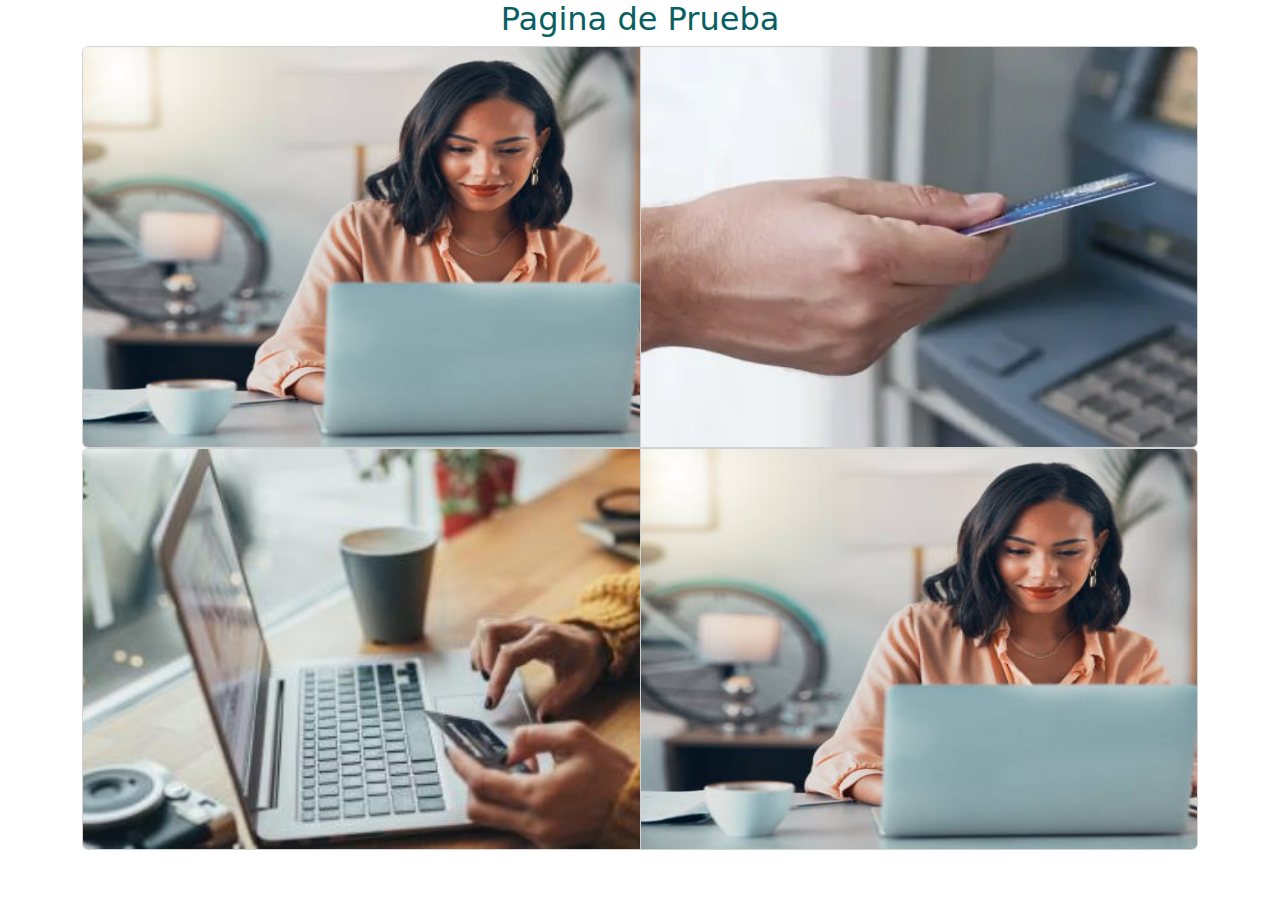
==== index.html @ 237b1c6a "retiro de estructura no utilizada en el body" ====
<!DOCTYPE html>
<html lang="en">
<head>
    <meta charset="UTF-8">
    <meta name="viewport" content="width=device-width, initial-scale=1.0">
    <title>Cards Hover Effect</title>

    <!--links-->
    <link rel="stylesheet" href="style.css">
    <link href="https://cdn.jsdelivr.net/npm/bootstrap@5.3.3/dist/css/bootstrap.min.css" rel="stylesheet" integrity="sha384-QWTKZyjpPEjISv5WaRU9OFeRpok6YctnYmDr5pNlyT2bRjXh0JMhjY6hW+ALEwIH" crossorigin="anonymous">
</head>
<body>

    <div>
        <h1 class="head-title">Pagina de Prueba</h1>
    </div>


    <div class="container">

        <!-- NOTAS: algunas funcionalidades de clases:
            la clase card-group permite agrupar tarjetas (cards)
            la clase card es un contenedor para informacion de diversos tipos, en ellas se pueden
                colocar imagenes,textos,botones, enlaces, etc.
        -->
        <div class="card-group">
            <!-- CARD 1 -->
            <div class="card">
                <img src="imagenes/imagen1.jpg" class="card-img-fluid" alt="img1" style="width: 780px; height: 400px " >
                <div class="card-body">
                    <h5 class="card-title text-white text-uppercase fw-bold"> Titulo1</h5>
                    <!-- <p class="card-subtitle">Subtitulo</p> -->
                    <p class="card-info fw-semibold fs-5 ">Informacion breve</p>
                </div>
            </div>
                 
            <!-- NOTAS: algunas notas relevantes de las funcionalidades de las clases de Bootstrap para los textos:
                text-white permite colocar el texto de color blanco
                text-uppercase para transformar el texto a solo mayusculas
                fw-bold permite poner el texto en formato bold (fw= font weight)
                fw-semibold para colocar los textos en semibold
                fs-5 para modificar el tamaño de la fuente (fs=font size)
        
            -->
            <!-- CARD 2 -->

            <div class="card">
                <img src="imagenes/imagen2.jpg" class="card-img-fluid" alt="img2" style="width: 780px; height: 400px " >
                <div class="card-body-2">
                    <h5 class="card-title text-info text-uppercase fw-bold""> Titulo2</h5>
                    <!-- <p class="card-subtitle">Subtitulo</p> -->
                    <p class="card-info">Informacion breve</p>
                </div>
            </div>

            <!-- NOTA: text-info es para colocar el texto en color turquesa -->

        </div>
    </div>

    <div class="container">
        <div class="class card-group">
            <!-- CARD 3 -->
            <div class="card">
                <img src="imagenes/imagen4.jpg" class="card-img-fluid" alt="img3" style="width: 780px; height: 400px; object-fit: cover; ">
                <div class="card-body-2">
                    <h5 class="card-title text-info text-uppercase fw-bold""> Titulo3</h5>
                    <!-- <p class="card-subtitle">Subtitulo</p> -->
                    <p class="card-info">Informacion breve</p>
                </div>
            </div>
                
            <!-- CARD 4 -->
                <div class="card">
                    <img src="imagenes/imagen1.jpg" class="card-img-fluid" alt="img4" style="width: 780px ; height: 400px ">
                    <div class="card-body">
                        <h5 class="card-title text-white text-uppercase fw-bold""> Titulo4</h5>
                        <!-- <p class="card-subtitle">Subtitulo</p> -->
                        <p class="card-info">Informacion breve</p>
                    </div>
                </div>
        </div>
    </div>
    
    <script src="https://cdn.jsdelivr.net/npm/bootstrap@5.3.3/dist/js/bootstrap.bundle.min.js" integrity="sha384-YvpcrYf0tY3lHB60NNkmXc5s9fDVZLESaAA55NDzOxhy9GkcIdslK1eN7N6jIeHz" crossorigin="anonymous"></script>
</body>
</html>
---- style.css ----
/*buena practica*/
*{
    margin: 0;
    padding: 0;
    box-sizing: 0; 
}

.head-title{
    text-align: center;
    font-size: 32px;
    color: #085f63;
}


/*estilo del body*/ 
body{
    width: 100%;
    height: 100%;
    background-color: #99def0;
}

.container{
    padding:0;
    margin: 0;
    /* background-color: #49beb7; */
    display: flex;
    position:-webkit-sticky;
}

/* estilo de tarjetas */
.card{
    margin: 0;
    /* width: 560px;
    height: 450px;
    border-radius: 5px; */
    overflow: hidden;
    position: relative;
    cursor: pointer;        
}
/* estilo de imagenes */
.card-img{
    /* width: 100%;
    height: 100%;
    object-fit: cover; */
}

/* body de cards celestes  */
.card-body{
    width: 100%;
    height: 100%;
    top: 0;
    right: -100%;
    position: absolute;
    background: #49beb6ab;
    backdrop-filter: blur(5px);
    display: flex;
    flex-direction: column;
    justify-content: center;
    transition: 0.1s;
}

/* body de cards blancas */
.card-body-2{
    width: 100%;
    height: 100%;
    top: 0;
    right: -105%;
    position: absolute;
    background: #ffffffbd;
    backdrop-filter: blur(5px);
    /* border-radius: 5px; */
    /* color: #ffffff; */
    /* padding: 3px; */
    display: flex;
    flex-direction: column;
    justify-content: center;
    transition: 0.1s;
}

/* efecto hover de las cards celestes */
.card:hover .card-body{
    right: 0;
}

/* efecto hover de las cards blancas */
.card:hover .card-body-2{
    right: 0;
}

/* titulo de las cards */
.card-title{
    text-align: center;
    /* text-transform: uppercase; */
    font-size: 28px;
    font-weight: 500;
}

/* subtitulo de las cards */
.card-subtitle{
    text-align: center;
    text-transform: uppercase;
    font-size: 20px;
    font-weight: 500;
}

/* texto de las cards */
.card-info{
    text-align: center;
    /* font-size: 18px; */
    line-height: 25px;
    margin: 40px 0;
    /* font-weight: 500; */
}
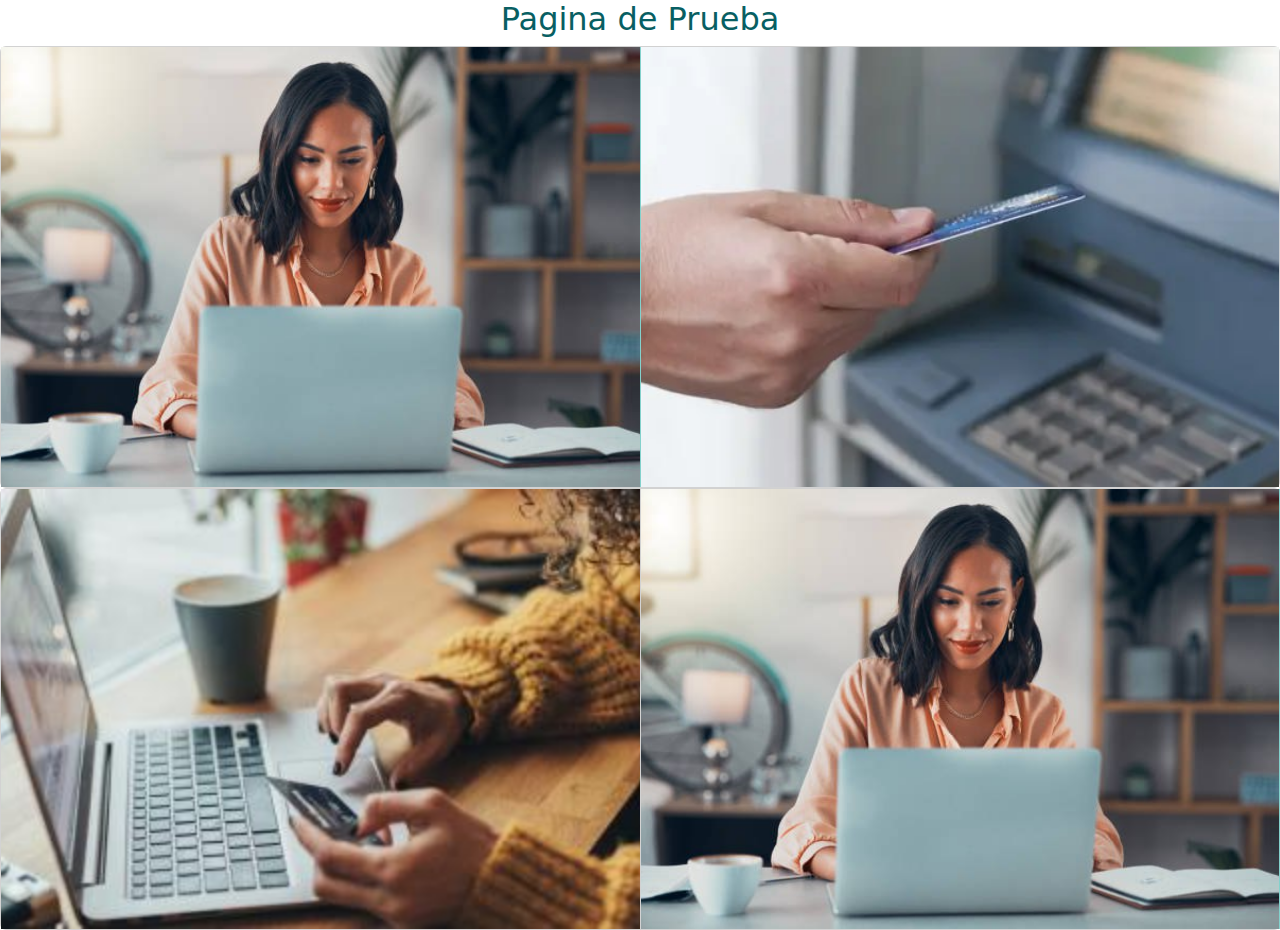
==== commit 5379d82c: "cambios de estructura" ====
--- a/index.html
+++ b/index.html
@@ -16,7 +16,7 @@
     </div>
 
 
-    <div class="container">
+    <div class="container-card">
 
         <!-- NOTAS: algunas funcionalidades de clases:
             la clase card-group permite agrupar tarjetas (cards)
@@ -26,16 +26,15 @@
         <div class="card-group">
             <!-- CARD 1 -->
             <div class="card">
-                <img src="imagenes/imagen1.jpg" class="card-img-fluid" alt="img1" style="width: 780px; height: 400px " >
+                <img src="imagenes/imagen1.jpg" class="card-img-fluid" alt="img1">
                 <div class="card-body">
-                    <h5 class="card-title text-white text-uppercase fw-bold"> Titulo1</h5>
+                    <h5 class="card-title text-uppercase fw-bold"> Titulo1</h5>
                     <!-- <p class="card-subtitle">Subtitulo</p> -->
                     <p class="card-info fw-semibold fs-5 ">Informacion breve</p>
                 </div>
             </div>
                  
             <!-- NOTAS: algunas notas relevantes de las funcionalidades de las clases de Bootstrap para los textos:
-                text-white permite colocar el texto de color blanco
                 text-uppercase para transformar el texto a solo mayusculas
                 fw-bold permite poner el texto en formato bold (fw= font weight)
                 fw-semibold para colocar los textos en semibold
@@ -45,36 +44,34 @@
             <!-- CARD 2 -->
 
             <div class="card">
-                <img src="imagenes/imagen2.jpg" class="card-img-fluid" alt="img2" style="width: 780px; height: 400px " >
+                <img src="imagenes/imagen2.jpg" class="card-img-fluid" alt="img2">
                 <div class="card-body-2">
-                    <h5 class="card-title text-info text-uppercase fw-bold""> Titulo2</h5>
+                    <h5 class="card-title text-uppercase fw-bold"> Titulo2</h5>
                     <!-- <p class="card-subtitle">Subtitulo</p> -->
-                    <p class="card-info">Informacion breve</p>
+                    <p class="card-info-2">Informacion breve</p>
                 </div>
             </div>
-
-            <!-- NOTA: text-info es para colocar el texto en color turquesa -->
 
         </div>
     </div>
 
-    <div class="container">
+    <div class="container-card">
         <div class="class card-group">
             <!-- CARD 3 -->
             <div class="card">
-                <img src="imagenes/imagen4.jpg" class="card-img-fluid" alt="img3" style="width: 780px; height: 400px; object-fit: cover; ">
+                <img src="imagenes/imagen4.jpg" class="card-img-fluid" alt="img3">
                 <div class="card-body-2">
-                    <h5 class="card-title text-info text-uppercase fw-bold""> Titulo3</h5>
+                    <h5 class="card-title  text-uppercase fw-bold"> Titulo3</h5>
                     <!-- <p class="card-subtitle">Subtitulo</p> -->
-                    <p class="card-info">Informacion breve</p>
+                    <p class="card-info-2">Informacion breve</p>
                 </div>
             </div>
                 
             <!-- CARD 4 -->
                 <div class="card">
-                    <img src="imagenes/imagen1.jpg" class="card-img-fluid" alt="img4" style="width: 780px ; height: 400px ">
+                    <img src="imagenes/imagen1.jpg" class="card-img-fluid" alt="img4">
                     <div class="card-body">
-                        <h5 class="card-title text-white text-uppercase fw-bold""> Titulo4</h5>
+                        <h5 class="card-title text-uppercase fw-bold"> Titulo4</h5>
                         <!-- <p class="card-subtitle">Subtitulo</p> -->
                         <p class="card-info">Informacion breve</p>
                     </div>
--- a/style.css
+++ b/style.css
@@ -2,7 +2,8 @@
 *{
     margin: 0;
     padding: 0;
-    box-sizing: 0; 
+    box-sizing:border-box;
+    outline: none; 
 }
 
 .head-title{
@@ -13,16 +14,15 @@
 
 
 /*estilo del body*/ 
-body{
+/* body{
     width: 100%;
     height: 100%;
     background-color: #99def0;
-}
+} */
 
-.container{
+.container-card{
     padding:0;
     margin: 0;
-    /* background-color: #49beb7; */
     display: flex;
     position:-webkit-sticky;
 }
@@ -30,7 +30,7 @@
 /* estilo de tarjetas */
 .card{
     margin: 0;
-    /* width: 560px;
+    width: 100%;
     height: 450px;
     border-radius: 5px; */
     overflow: hidden;
@@ -38,16 +38,16 @@
     cursor: pointer;        
 }
 /* estilo de imagenes */
-.card-img{
-    /* width: 100%;
-    height: 100%;
-    object-fit: cover; */
+.card-img-fluid{
+    width: 100%;
+    height: 440px;
+    object-fit: cover;
 }
 
 /* body de cards celestes  */
 .card-body{
     width: 100%;
-    height: 100%;
+    height: 440px;
     top: 0;
     right: -100%;
     position: absolute;
@@ -68,9 +68,7 @@
     position: absolute;
     background: #ffffffbd;
     backdrop-filter: blur(5px);
-    /* border-radius: 5px; */
-    /* color: #ffffff; */
-    /* padding: 3px; */
+    border-radius: 5px;
     display: flex;
     flex-direction: column;
     justify-content: center;
@@ -90,9 +88,10 @@
 /* titulo de las cards */
 .card-title{
     text-align: center;
-    /* text-transform: uppercase; */
+    text-transform: uppercase; 
     font-size: 28px;
     font-weight: 500;
+    color: #085f63;
 }
 
 /* subtitulo de las cards */
@@ -106,8 +105,19 @@
 /* texto de las cards */
 .card-info{
     text-align: center;
-    /* font-size: 18px; */
+    font-size: 18px;
     line-height: 25px;
     margin: 40px 0;
-    /* font-weight: 500; */
+    font-weight: 500;
+    color: #ffffff;
 }
+
+/* texto de las cards */
+.card-info-2{
+    text-align: center;
+    font-size: 18px;
+    line-height: 25px;
+    margin: 40px 0;
+    font-weight: 500;
+    color: #49beb7;
+}
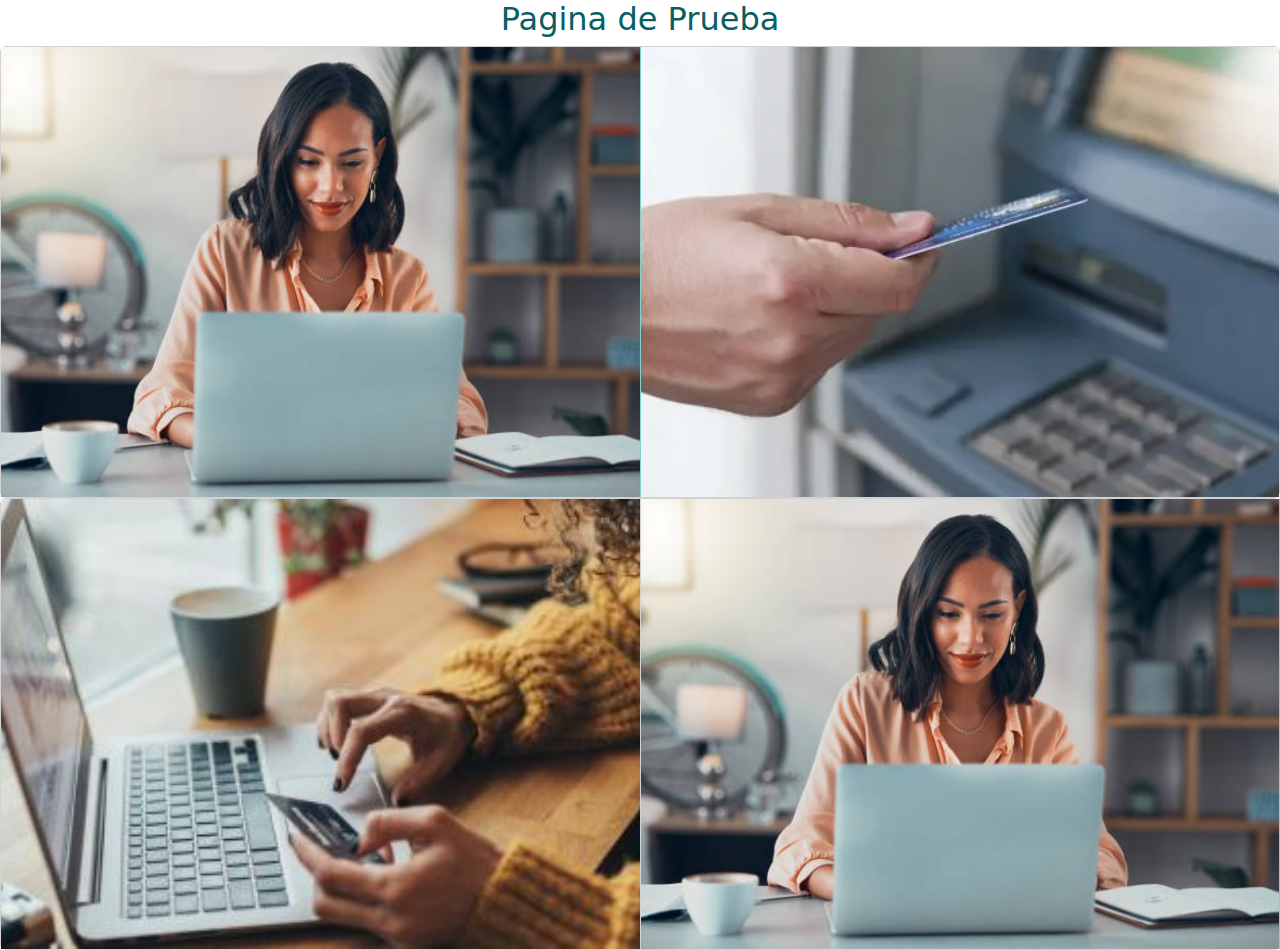
==== commit 765d0f46: "modificacion de colores de titulo" ====
--- a/index.html
+++ b/index.html
@@ -28,7 +28,7 @@
             <div class="card">
                 <img src="imagenes/imagen1.jpg" class="card-img-fluid" alt="img1">
                 <div class="card-body">
-                    <h5 class="card-title text-uppercase fw-bold"> Titulo1</h5>
+                    <h5 class="card-title fw-bold"> Titulo1</h5>
                     <!-- <p class="card-subtitle">Subtitulo</p> -->
                     <p class="card-info fw-semibold fs-5 ">Informacion breve</p>
                 </div>
@@ -46,7 +46,7 @@
             <div class="card">
                 <img src="imagenes/imagen2.jpg" class="card-img-fluid" alt="img2">
                 <div class="card-body-2">
-                    <h5 class="card-title text-uppercase fw-bold"> Titulo2</h5>
+                    <h5 class="card-title fw-bold"> Titulo2</h5>
                     <!-- <p class="card-subtitle">Subtitulo</p> -->
                     <p class="card-info-2">Informacion breve</p>
                 </div>
@@ -61,7 +61,7 @@
             <div class="card">
                 <img src="imagenes/imagen4.jpg" class="card-img-fluid" alt="img3">
                 <div class="card-body-2">
-                    <h5 class="card-title  text-uppercase fw-bold"> Titulo3</h5>
+                    <h5 class="card-title fw-bold"> Titulo3</h5>
                     <!-- <p class="card-subtitle">Subtitulo</p> -->
                     <p class="card-info-2">Informacion breve</p>
                 </div>
@@ -71,7 +71,7 @@
                 <div class="card">
                     <img src="imagenes/imagen1.jpg" class="card-img-fluid" alt="img4">
                     <div class="card-body">
-                        <h5 class="card-title text-uppercase fw-bold"> Titulo4</h5>
+                        <h5 class="card-title fw-bold"> Titulo4</h5>
                         <!-- <p class="card-subtitle">Subtitulo</p> -->
                         <p class="card-info">Informacion breve</p>
                     </div>
--- a/style.css
+++ b/style.css
@@ -40,14 +40,14 @@
 /* estilo de imagenes */
 .card-img-fluid{
     width: 100%;
-    height: 440px;
+    height: 450px;
     object-fit: cover;
 }
 
 /* body de cards celestes  */
 .card-body{
     width: 100%;
-    height: 440px;
+    height: 450px;
     top: 0;
     right: -100%;
     position: absolute;
@@ -62,7 +62,7 @@
 /* body de cards blancas */
 .card-body-2{
     width: 100%;
-    height: 100%;
+    height: 450px;
     top: 0;
     right: -105%;
     position: absolute;
@@ -88,19 +88,19 @@
 /* titulo de las cards */
 .card-title{
     text-align: center;
-    text-transform: uppercase; 
+    /* text-transform: uppercase;  */
     font-size: 28px;
     font-weight: 500;
     color: #085f63;
 }
 
 /* subtitulo de las cards */
-.card-subtitle{
+/* .card-subtitle{
     text-align: center;
     text-transform: uppercase;
     font-size: 20px;
     font-weight: 500;
-}
+} */
 
 /* texto de las cards */
 .card-info{
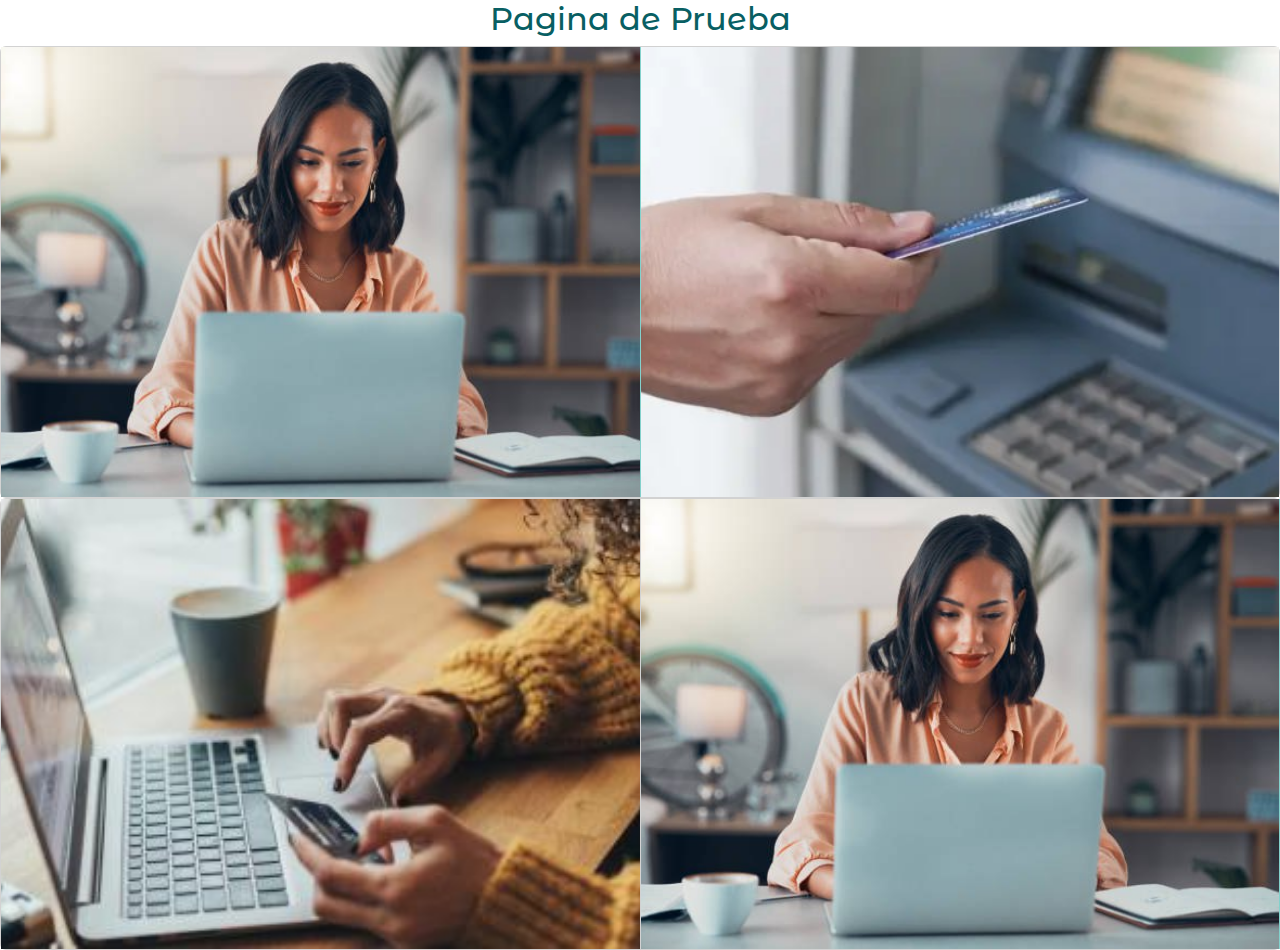
==== commit 97034a47: "se agrego nuevo estilo de fuente" ====
--- a/index.html
+++ b/index.html
@@ -6,6 +6,8 @@
     <title>Cards Hover Effect</title>
 
     <!--links-->
+    <!-- Google Fonts (Fuentes para las letras)-->
+    <link href="https://fonts.googleapis.com/css2?family=Montserrat+Alternates:ital,wght@0,100;0,200;0,300;0,400;0,500;0,600;0,700;0,800;0,900;1,100;1,200;1,300;1,400;1,500;1,600;1,700;1,800;1,900&display=swap" rel="stylesheet">
     <link rel="stylesheet" href="style.css">
     <link href="https://cdn.jsdelivr.net/npm/bootstrap@5.3.3/dist/css/bootstrap.min.css" rel="stylesheet" integrity="sha384-QWTKZyjpPEjISv5WaRU9OFeRpok6YctnYmDr5pNlyT2bRjXh0JMhjY6hW+ALEwIH" crossorigin="anonymous">
 </head>
--- a/style.css
+++ b/style.css
@@ -4,6 +4,7 @@
     padding: 0;
     box-sizing:border-box;
     outline: none; 
+    font-family: "Montserrat Alternates", sans-serif
 }
 
 .head-title{
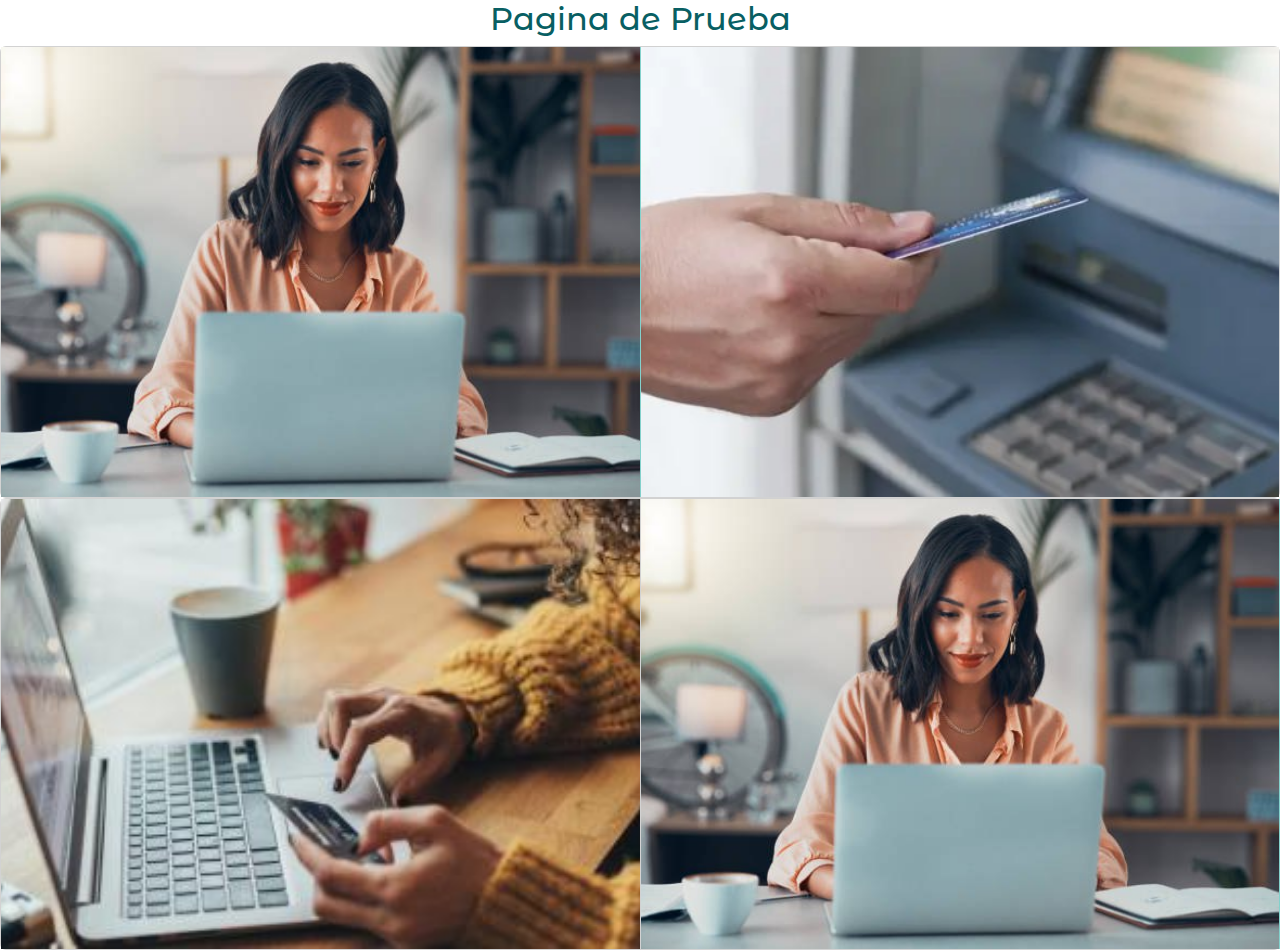
==== commit ba09a682: "modificacion de titulos y textos" ====
--- a/index.html
+++ b/index.html
@@ -30,9 +30,9 @@
             <div class="card">
                 <img src="imagenes/imagen1.jpg" class="card-img-fluid" alt="img1">
                 <div class="card-body">
-                    <h5 class="card-title fw-bold"> Titulo1</h5>
+                    <h5 class="card-title fw-bold"> Transferencias ¡Sin Comisión!</h5>
                     <!-- <p class="card-subtitle">Subtitulo</p> -->
-                    <p class="card-info fw-semibold fs-5 ">Informacion breve</p>
+                    <p class="card-info fw-semibold fs-5 ">realiza transferencias de manera segura, rapida y eficiente </p>
                 </div>
             </div>
                  
@@ -48,9 +48,9 @@
             <div class="card">
                 <img src="imagenes/imagen2.jpg" class="card-img-fluid" alt="img2">
                 <div class="card-body-2">
-                    <h5 class="card-title fw-bold"> Titulo2</h5>
+                    <h5 class="card-title fw-bold"> Deposita o Retira tu efectivo en cualquier momento</h5>
                     <!-- <p class="card-subtitle">Subtitulo</p> -->
-                    <p class="card-info-2">Informacion breve</p>
+                    <p class="card-info-2">Los cajeros de nuestras sucursales estan a tu disposicion 24/7</p>
                 </div>
             </div>
 
@@ -63,9 +63,9 @@
             <div class="card">
                 <img src="imagenes/imagen4.jpg" class="card-img-fluid" alt="img3">
                 <div class="card-body-2">
-                    <h5 class="card-title fw-bold"> Titulo3</h5>
+                    <h5 class="card-title fw-bold">  Paga tu matricula estudiantil </h5>
                     <!-- <p class="card-subtitle">Subtitulo</p> -->
-                    <p class="card-info-2">Informacion breve</p>
+                    <p class="card-info-2">De manera rapida y sencilla en cualquier momento que lo necesites</p>
                 </div>
             </div>
                 
@@ -73,9 +73,9 @@
                 <div class="card">
                     <img src="imagenes/imagen1.jpg" class="card-img-fluid" alt="img4">
                     <div class="card-body">
-                        <h5 class="card-title fw-bold"> Titulo4</h5>
+                        <h5 class="card-title fw-bold"> Cobrar tus becas nunca fue tan facil</h5>
                         <!-- <p class="card-subtitle">Subtitulo</p> -->
-                        <p class="card-info">Informacion breve</p>
+                        <p class="card-info">Dirigete a cualquiera de nuestras sucursales y cobra tus becas de forma rapida y segura</p>
                     </div>
                 </div>
         </div>
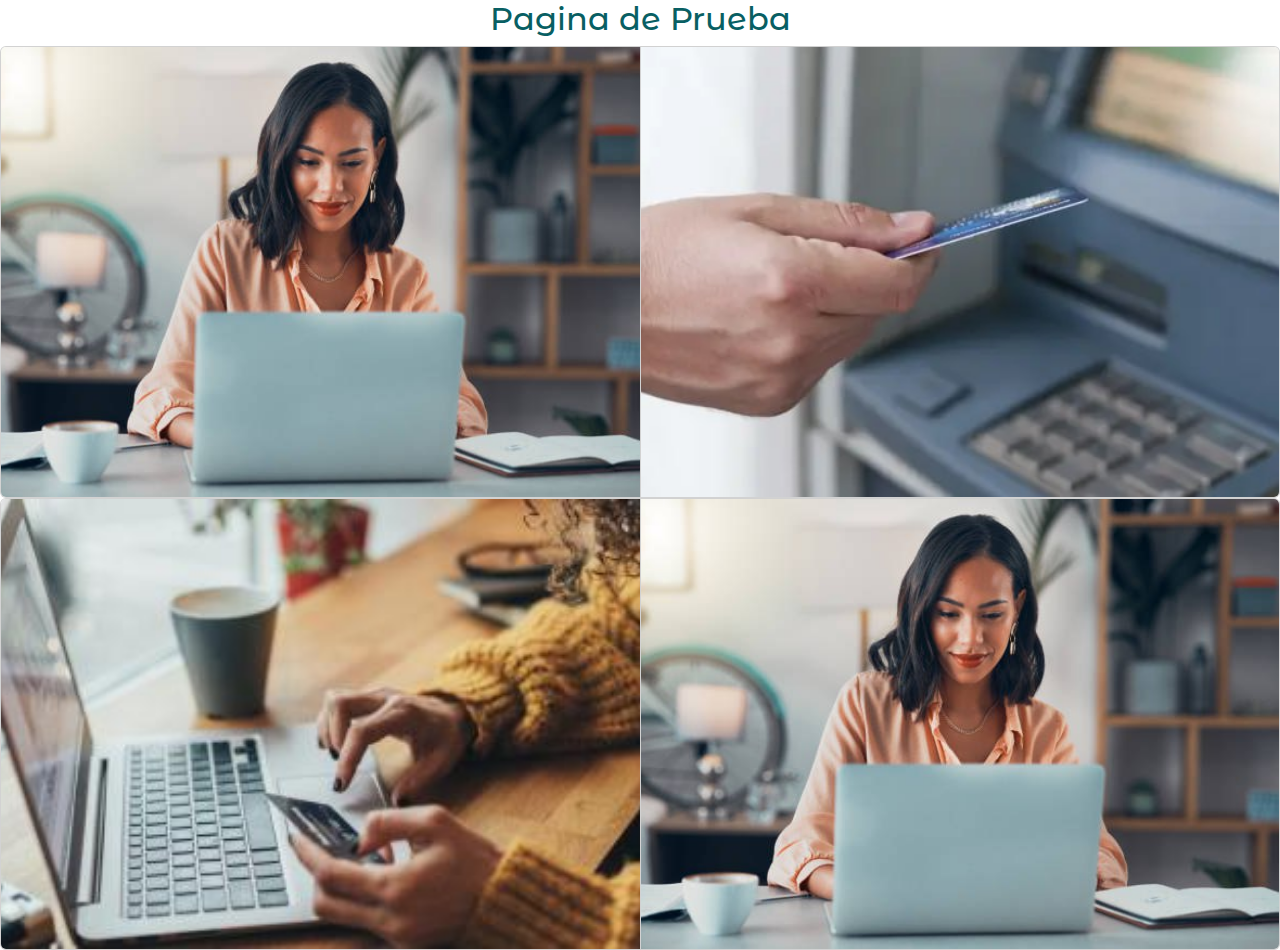
==== commit e17363a5: "optimizacion del css de index" ====
--- a/index.html
+++ b/index.html
@@ -29,7 +29,7 @@
             <!-- CARD 1 -->
             <div class="card">
                 <img src="imagenes/imagen1.jpg" class="card-img-fluid" alt="img1">
-                <div class="card-body">
+                <div class="card-body dark">
                     <h5 class="card-title fw-bold"> Transferencias ¡Sin Comisión!</h5>
                     <!-- <p class="card-subtitle">Subtitulo</p> -->
                     <p class="card-info fw-semibold fs-5 ">realiza transferencias de manera segura, rapida y eficiente </p>
@@ -47,7 +47,7 @@
 
             <div class="card">
                 <img src="imagenes/imagen2.jpg" class="card-img-fluid" alt="img2">
-                <div class="card-body-2">
+                <div class="card-body soft">
                     <h5 class="card-title fw-bold"> Deposita o Retira tu efectivo en cualquier momento</h5>
                     <!-- <p class="card-subtitle">Subtitulo</p> -->
                     <p class="card-info-2">Los cajeros de nuestras sucursales estan a tu disposicion 24/7</p>
@@ -62,7 +62,7 @@
             <!-- CARD 3 -->
             <div class="card">
                 <img src="imagenes/imagen4.jpg" class="card-img-fluid" alt="img3">
-                <div class="card-body-2">
+                <div class="card-body soft">
                     <h5 class="card-title fw-bold">  Paga tu matricula estudiantil </h5>
                     <!-- <p class="card-subtitle">Subtitulo</p> -->
                     <p class="card-info-2">De manera rapida y sencilla en cualquier momento que lo necesites</p>
@@ -72,7 +72,7 @@
             <!-- CARD 4 -->
                 <div class="card">
                     <img src="imagenes/imagen1.jpg" class="card-img-fluid" alt="img4">
-                    <div class="card-body">
+                    <div class="card-body dark">
                         <h5 class="card-title fw-bold"> Cobrar tus becas nunca fue tan facil</h5>
                         <!-- <p class="card-subtitle">Subtitulo</p> -->
                         <p class="card-info">Dirigete a cualquiera de nuestras sucursales y cobra tus becas de forma rapida y segura</p>
--- a/style.css
+++ b/style.css
@@ -33,7 +33,7 @@
     margin: 0;
     width: 100%;
     height: 450px;
-    border-radius: 5px; */
+    border-radius: 5px; 
     overflow: hidden;
     position: relative;
     cursor: pointer;        
@@ -60,8 +60,16 @@
     transition: 0.1s;
 }
 
+.dark{
+    background: #49beb6ab;
+}
+
+.soft{
+    background: #ffffff;
+}
+
 /* body de cards blancas */
-.card-body-2{
+/* .card-body-2{
     width: 100%;
     height: 450px;
     top: 0;
@@ -69,12 +77,11 @@
     position: absolute;
     background: #ffffffbd;
     backdrop-filter: blur(5px);
-    border-radius: 5px;
     display: flex;
     flex-direction: column;
     justify-content: center;
     transition: 0.1s;
-}
+} */
 
 /* efecto hover de las cards celestes */
 .card:hover .card-body{
@@ -122,3 +129,128 @@
     font-weight: 500;
     color: #49beb7;
 }
+
+/* 
+    ============SEGUNDO CONJUNTO DE TARJETAS ===============
+    ========las tarjetas de esta seccion son sencillas======
+*/
+
+
+/* estilo del cursos para las tarjetas sencillas */
+.v2{
+    cursor: auto;
+}
+/* estructura de card sencilla */
+.card-simple{
+    margin: 0;
+    width: 50%;
+    height: 250px;
+    border-radius: 0px; 
+    position: relative;
+    /* cursor: pointer;    */
+    display: flex;   
+    justify-content:space-between;  
+}
+
+/* contenedor de card sencilla con imagen solamente */
+.container-card-2{
+    padding:0;
+    margin: 0;
+    display: flex;
+    position:-webkit-sticky;
+    height: 450px;
+}
+/* contenedor de cards sencillas con texto solamente */
+.container-card-3{
+    padding:0;
+    margin: 0;
+    display: flex;
+    position:-webkit-sticky;
+    height: 300px;
+}
+
+/* estilo de tarjetas de imagen sencilla */
+.face{
+    margin: 0;
+    width: 100%;
+    height: 280px;
+    position: relative;
+}
+
+/* cuerpo de tarjeta en tonos claros */
+.card-body-simple{
+    width: 100%;
+    height: 300px;
+    background-color: aquamarine;
+    display: flex;
+    flex-direction: column;
+    justify-content: center;
+}
+
+/* cuerpo de tarjeta en tonos oscuros */
+.card-body-simple-2{
+    width: 100%;
+    height: 300px;
+    background-color: rgb(7, 179, 179);
+    display: flex;
+    flex-direction: column;
+    justify-content: center;
+}
+
+/* titulos de las tarjetas sencillas */
+.card-title-simple{
+    text-align:left;
+    margin-left: 20px;
+    margin-top: 20px;
+    /* text-transform: uppercase;  */
+    font-size: 28px;
+    font-weight: 500;
+    color: #085f63;
+}
+
+/* texto de las tarjetas sencillas */
+.card-text{
+    font-size: 22px;
+    text-align: left;
+    margin-left: 20px;
+    margin-top: 20px;
+    color: #085f63;
+}
+
+/* 
+    ============TERCER CONJUNTO DE TARJETAS ================
+    ========las tarjetas de esta seccion son sencillas======
+    ===incluyen una combinacion de imagenes y texto simple==
+*/
+/* cuerpo de tarjeta blanca sencilla */
+.card-body-simple-3{
+    width: 100%;
+    height: 250px;
+    top: 0;
+    background-color: #ffffff;
+    display: flex;
+    flex-direction: column;
+    justify-content: center;
+}
+
+/* titulos de las tarjetas horizontales sencillas */
+.card-title-simple-h{
+    text-align:left;
+    margin-left: 10px;
+    margin-top:150px;
+    margin-bottom: 30px;
+    /* text-transform: uppercase;  */
+    font-size: 32px;
+    font-weight: 500;
+    color: #085f63;
+}
+
+/* texto de las tarjetas sencillas */
+.card-text-extend{
+    font-size: 16px;
+    text-align: left;
+    margin-left: 20px;
+    margin-top: 10px;
+    margin-bottom: 10px;
+    color: #085f63;
+}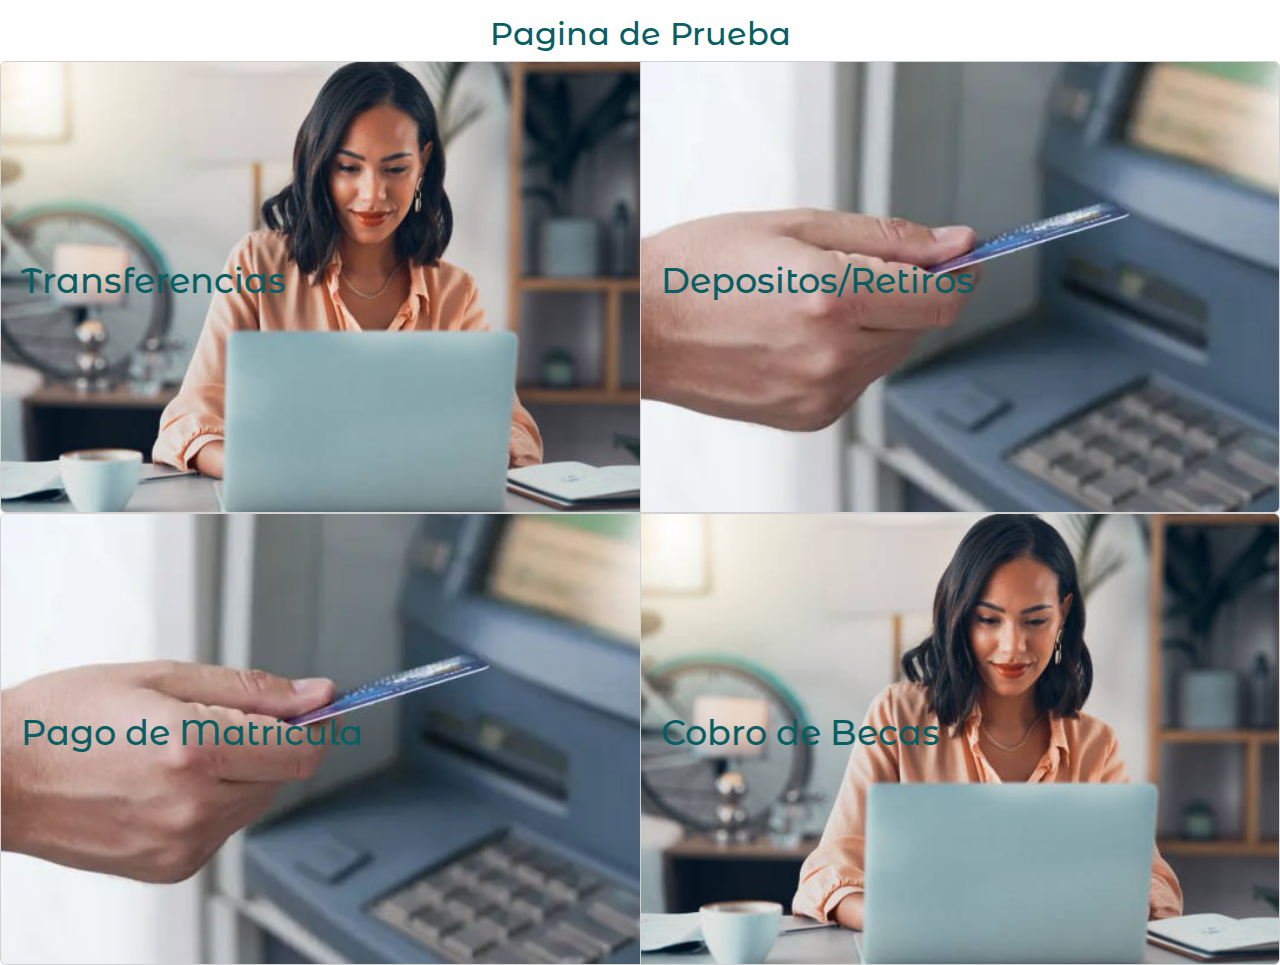
==== commit d0644e6a: "Se añadieron titulos a las cards de servicios" ====
--- a/index.html
+++ b/index.html
@@ -8,7 +8,8 @@
     <!--links-->
     <!-- Google Fonts (Fuentes para las letras)-->
     <link href="https://fonts.googleapis.com/css2?family=Montserrat+Alternates:ital,wght@0,100;0,200;0,300;0,400;0,500;0,600;0,700;0,800;0,900;1,100;1,200;1,300;1,400;1,500;1,600;1,700;1,800;1,900&display=swap" rel="stylesheet">
-    <link rel="stylesheet" href="style.css">
+    <link rel="stylesheet" href="assets/css/style.css">
+    <link rel="stylesheet" href="assets/css/style2.css">
     <link href="https://cdn.jsdelivr.net/npm/bootstrap@5.3.3/dist/css/bootstrap.min.css" rel="stylesheet" integrity="sha384-QWTKZyjpPEjISv5WaRU9OFeRpok6YctnYmDr5pNlyT2bRjXh0JMhjY6hW+ALEwIH" crossorigin="anonymous">
 </head>
 <body>
@@ -28,11 +29,14 @@
         <div class="card-group">
             <!-- CARD 1 -->
             <div class="card">
-                <img src="imagenes/imagen1.jpg" class="card-img-fluid" alt="img1">
-                <div class="card-body dark">
+                <div class="frontface">
+                    <img src="imagenes/imagen1.jpg" class="card-img-fluid" alt="img1">
+                    <h3>Transferencias</h3>
+                </div>
+                <div class="card-body darkt">
                     <h5 class="card-title fw-bold"> Transferencias ¡Sin Comisión!</h5>
                     <!-- <p class="card-subtitle">Subtitulo</p> -->
-                    <p class="card-info fw-semibold fs-5 ">realiza transferencias de manera segura, rapida y eficiente </p>
+                    <p class="card-info fw-semibold fs-5 textwhite ">realiza transferencias de manera segura, rapida y eficiente </p>
                 </div>
             </div>
                  
@@ -46,11 +50,14 @@
             <!-- CARD 2 -->
 
             <div class="card">
-                <img src="imagenes/imagen2.jpg" class="card-img-fluid" alt="img2">
-                <div class="card-body soft">
+                <div class="frontface">
+                    <img src="imagenes/imagen2.jpg" class="card-img-fluid" alt="img2">
+                    <h3>Depositos/Retiros</h3>
+                </div>
+                <div class="card-body softw">
                     <h5 class="card-title fw-bold"> Deposita o Retira tu efectivo en cualquier momento</h5>
                     <!-- <p class="card-subtitle">Subtitulo</p> -->
-                    <p class="card-info-2">Los cajeros de nuestras sucursales estan a tu disposicion 24/7</p>
+                    <p class="card-info fs-5 textturqblue">Los cajeros de nuestras sucursales estan a tu disposicion 24/7</p>
                 </div>
             </div>
 
@@ -61,21 +68,27 @@
         <div class="class card-group">
             <!-- CARD 3 -->
             <div class="card">
-                <img src="imagenes/imagen4.jpg" class="card-img-fluid" alt="img3">
-                <div class="card-body soft">
+                <div class="frontface">
+                    <img src="imagenes/imagen3.jpg" class="card-img-fluid" alt="img3">
+                    <h3>Pago de Matricula</h3>
+                </div>
+                <div class="card-body softw">
                     <h5 class="card-title fw-bold">  Paga tu matricula estudiantil </h5>
                     <!-- <p class="card-subtitle">Subtitulo</p> -->
-                    <p class="card-info-2">De manera rapida y sencilla en cualquier momento que lo necesites</p>
+                    <p class="card-info textb fs-5 textturqblue">De manera rapida y sencilla en cualquier momento que lo necesites</p>
                 </div>
             </div>
                 
             <!-- CARD 4 -->
                 <div class="card">
-                    <img src="imagenes/imagen1.jpg" class="card-img-fluid" alt="img4">
-                    <div class="card-body dark">
+                    <div class="frontface">
+                        <img src="imagenes/imagen1.jpg" class="card-img-fluid" alt="img1">
+                        <h3>Cobro de Becas</h3>
+                    </div>
+                    <div class="card-body darkt">
                         <h5 class="card-title fw-bold"> Cobrar tus becas nunca fue tan facil</h5>
                         <!-- <p class="card-subtitle">Subtitulo</p> -->
-                        <p class="card-info">Dirigete a cualquiera de nuestras sucursales y cobra tus becas de forma rapida y segura</p>
+                        <p class="card-info fs-5 textwhite ">Dirigete a cualquiera de nuestras sucursales y cobra tus becas de forma rapida y segura</p>
                     </div>
                 </div>
         </div>
--- a/assets/css/style.css
+++ b/assets/css/style.css
@@ -0,0 +1,954 @@
+
+/*--------------------------------------------------------------
+# General
+--------------------------------------------------------------*/
+*{
+
+  margin: 0;
+  padding: 0;
+  box-sizing: border-box;
+  outline: none;
+  font-family: "Montserrat Alternates", sans-serif;
+
+}
+
+button.normal{ /*modificacion de un boton*/
+
+  font-size: 14px;
+  font-weight: 600;
+  padding: 15px 30px;
+  color: #FFFFFF;
+  background-color: #088178;
+  border-radius: 8px;
+  cursor: pointer;
+  border: none;
+  outline: none;
+  transition: 0.2s;
+
+}
+
+
+
+/*--------------------------------------------------------------
+# Content (top-navbar - Header)
+--------------------------------------------------------------*/
+
+/* <!-- ======= Top barra de navegacion ======= --> */
+
+.top-navbar{
+
+  display: flex;
+  justify-content: space-between;
+  margin-top: 15px;
+
+}
+
+.icon i{
+
+  color: #085f63;
+  padding-left: 4px;
+  cursor: pointer;
+  font-size: 30px;
+  
+}
+
+.icon i:hover,
+.icon a:hover{
+
+  color: #8dd7d2;
+
+}
+
+
+.login-register {
+  display: flex;
+  align-items: center; /* Esto alinea verticalmente los elementos */
+}
+
+.login-register p{
+  margin: 0; /* Esto elimina cualquier margen predeterminado */
+  margin-right: 10px; /* Esto agrega un pequeño margen entre el párrafo y el enlace */
+  font-size: 14px; /* Tamaño de letra */
+}
+
+.login-register a {
+
+  margin: 0; /* Esto elimina cualquier margen predeterminado */
+  margin-right: 10px; /* Esto agrega un pequeño margen entre el párrafo y el enlace */
+  font-size: 21px; /* Tamaño de letra */
+  color: #085f63;
+  font-weight: bold;
+
+  text-decoration: none;
+}
+
+.login-register a:hover{
+
+  color: #8dd7d2;
+
+}
+
+.logo {
+  width: 100%;
+  margin-left: -70px; 
+}
+
+/* <!-- ======= barra de navegacion ======= --> */
+
+
+#header {
+
+  width: 100%;
+  height: 120px;
+  border-radius: 10px 10px 10px 10px;
+  border: 3px solid #085f63;
+
+
+  display:flex;
+  align-items: center;
+  justify-content: space-between;
+  padding: 20px 80px;
+  background: #FFFFFF;
+  box-shadow: 0px 5px 15px rgba(0, 0, 0, 0.06);
+  z-index: 999;
+  position: sticky;
+  top: 0;
+  left: 0;
+  
+}
+
+#navbar{
+
+  display: flex;
+  align-items: center;
+  justify-content: center;
+  margin-right: -60px;
+  
+
+}
+
+#navbar li{
+
+  list-style: none;
+  padding: 0 19px;
+  position: relative;
+
+}
+
+
+#navbar li a {
+
+  text-decoration: none;
+  font-size: 16px;
+  font-weight: bold;
+  color:#085f63;
+
+}
+
+#navbar li a:hover,
+#navbar li a.active{
+
+  color: #8dd7d2;
+
+}
+
+#navbar li a.active::after,
+#navbar li a:hover::after{
+
+  content: "";
+  width: 30%;
+  height: 2px;
+  background: #8dd7d2;
+  position: absolute;
+  bottom: -4px;
+  left: 20px;
+
+}
+
+#header button.normal{ /*modificacion de un boton*/
+
+  font-size: 16px;
+  font-weight: 600;
+  padding: 15px 30px;
+  color: #FFFFFF;
+  background-color:#085F63;
+  border-radius: 8px;
+  cursor: pointer;
+  border: none;
+  outline: none;
+  transition: 0.2s;
+
+}
+
+
+#header button:hover{
+
+  background-color: #088178;
+  color: black;
+
+}
+
+#mobile{
+
+  display: none;
+  align-items: center;
+
+}
+
+#close{
+
+  display: none;
+
+}
+
+
+
+.content {/*Fondo para la primera seccion*/
+  
+  background-image: url("../img/Header/h2.png");
+  
+  padding: 0px 20px;
+  background-size: cover;
+  background-position: top 25% right 0;
+  display: flex;
+  flex-direction: column;
+  justify-content: center;
+  
+}
+
+
+/*--------------------------------------------------------------
+# Slider
+--------------------------------------------------------------*/
+
+/*Caracteristicas de las imagenes del slider*/
+.carousel-item img {
+  width: 100%; /* Define el ancho deseado */
+  height: 70vh; /* Define la altura deseada */
+  background-size: cover;
+  background-position: top 25% right 0;
+  display: flex;
+  flex-direction: column;
+  align-items: flex-start;
+  justify-content: center;
+  /*object-fit: cover;  Escala la imagen para que cubra todo el espacio disponible sin deformarla */
+}
+
+/*Con esto volvemos circulos los botones de slider de abajo*/
+.carousel .carousel-indicators button{
+
+  width: 10px;
+  height: 10px;
+  border-radius: 100%;
+
+}
+
+/*Con esto volvemos circulos los botones de slider de los lados prev-izquierda next-derecha*/
+.carousel-control-prev{
+  background-color: #085f63;
+  border-radius: 50%;
+  width: 50px;
+  height: 50px;
+  opacity: 0.8;
+  top: 50%; /* Posiciona los botones verticalmente en el centro */
+  transform: translateY(-50%); /* Ajusta la posición vertical */
+  left: 10px;
+}
+
+.carousel-control-next {
+  background-color: #085f63;
+  border-radius: 50%;
+  width: 50px;
+  height: 50px;
+  opacity: 0.8;
+  top: 50%; /* Posiciona los botones verticalmente en el centro */
+  transform: translateY(-50%); /* Ajusta la posición vertical */
+  right: 10px;
+}
+
+
+/*--------------------------------------------------------------
+# Services 
+--------------------------------------------------------------*/
+
+
+
+#Services{
+  
+  text-align: center;
+
+}
+
+
+#Services h2 {
+
+  margin-top: 68px;
+  color: #085f63;
+  background-color: #8DD7D2;
+  font-size: 42px;
+  font-weight: bold;
+
+}
+
+#Services .principal-text {
+
+  color: #085f63;
+  font-size: 32px;
+
+}
+
+
+#Services .container{
+  padding: 10px;
+  margin: 50px;
+  background-color: #49beb7;
+  display: flex;
+}
+
+/* Estilos para las Cards */
+
+/* estilo de contenedor */
+.container-card{
+  padding:0;
+  margin: 0;
+  display:flex;
+  position:-webkit-sticky;
+}
+/* estilo de tarjetas */
+.card{
+  margin: 0;
+  width: 100%;
+  height: 440px;
+  border-radius: 0px;
+  overflow: hidden;
+  position: relative;
+  cursor: pointer;        
+}
+
+/* estilo de imagenes */
+.card-img-fluid{
+  width: 100%;
+  height: 100%;
+  object-fit: cover;
+}
+
+
+.card .frontface h3{
+ position: absolute;
+ bottom: 45%;
+ margin-left: 20px;
+ font-size: 35px; 
+ color: #085F63;
+}
+
+/* body de cards  */
+.card-body{
+width: 100%;
+height: 100%;
+top: 0;
+right: -100%;
+position: absolute;
+/* background: #49beb6ab; */
+backdrop-filter: blur(5px);
+display: flex;
+flex-direction: column;
+justify-content: center;
+transition: 0.1s;
+}
+
+/* body de card oscuras */
+.bodydark{
+  background: #49beb6ab;
+}
+/* body de cards blancas */
+.bodysoft{
+background: #ffffffbd;
+}
+
+/* efecto hover de las cards celestes */
+.card:hover .card-body{
+right: 0;
+}
+
+/* efecto hover de las cards blancas */
+.card:hover .card-body-2{
+right: 0;
+}
+
+/* titulo de las cards */
+.card-title{
+text-align: center;
+/* text-transform: uppercase; */
+margin-bottom: 1.5rem;
+font-size: 28px;
+font-weight: 500;
+color: #085f63;
+}
+
+/* texto blanco de las cards */
+.card-info{
+text-align: center;
+font-size: 22px;
+line-height: 25px;
+margin: 40px 0;
+font-weight: 500;
+/* color: #FFFFFF; */
+}
+
+/* color de texto blanco de las cards */
+.textwhite {
+  color: #ffffff;
+}
+
+/* color de texto turquesa claro de las cards  */
+.textturq {
+  color:#49beb7;
+  }
+
+
+/*--------------------------------------------------------------
+# News
+--------------------------------------------------------------*/
+
+#news{
+
+  text-align: center;
+}
+
+#news .linea-separadora{
+
+  border-bottom: 2px solid #085F63; /* Grosor y color del borde */
+  margin: 20px auto; /* Margen para centrar la línea horizontalmente */
+  width: 97%;
+  
+}
+
+#news h2{
+
+  margin-top: 68px;
+  color: #085f63;
+  background-color: #8DD7D2;
+  font-size: 42px;
+  font-weight: bold;
+}
+
+
+
+#news-hero {
+
+  background-image: url("../img/News/n1.png");
+  height: 100vh; 
+  width: 100%;
+  background-size: cover;
+  margin-top: 32px;
+  padding: 0px 20px;
+  display: flex;
+  flex-direction: column;
+  align-items: flex-end;
+  justify-content: center;
+  
+}
+
+
+#news-hero p{
+
+  color: #085F63;
+  font-size: 35px;
+  text-align: center; 
+  text-justify: inter-word; 
+  font-weight: bold;
+
+}
+
+
+#news-hero button{
+
+  font-size: 20px;
+  font-weight: 600;
+  padding: 15px 100px;
+  color: #FFFFFF;
+  background-color: #085F63;
+  border-radius: 25px;
+  cursor: pointer;
+  border: none;
+  outline: none;
+  transition: 0.2s;
+  font-weight: bold;
+  margin-right: 70px;
+
+}
+
+
+
+
+
+.linea-separadora{
+
+  border-bottom: 2px solid #085F63; /* Grosor y color del borde */
+  margin: 40px auto; /* Margen para centrar la línea horizontalmente */
+  width: 97%;
+  
+}
+
+
+/*--------------------------------------------------------------
+# footer
+--------------------------------------------------------------*/
+
+footer{
+
+  display: flex;
+  flex-wrap: wrap;
+  justify-content: space-between;
+  padding: 40px 40px;
+
+}
+
+footer .colum{
+
+  display: flex;
+  flex-direction: column;
+  align-items: flex-start;
+  margin-bottom: 20px;
+
+}
+
+footer .logo{
+
+  margin-bottom: 30px;
+  width: 263px;
+  height: 50px;
+  margin-left: 0px; 
+
+}
+
+footer .msg p{
+
+  font-size: 14px;
+  width: 360px;
+  height: 90px;
+  border-radius: 25px;
+  border: 3px solid #8DD7D2;
+  background-color: #8DD7D2;
+  padding-left: 20px;
+  font-weight: bold;
+  justify-content: center;
+}
+
+footer .msgc p{
+
+  font-size: 12px;
+  text-decoration: none;
+  color: #222;
+  margin: 0px 0px 0px 15px;
+  font-weight: bold;
+
+}
+
+footer .msgc a{
+
+  font-size: 18px;
+  text-decoration: none;
+  color: #49BEB7;
+  margin-bottom: 10px;
+  font-weight: bold;
+  
+}
+
+footer .msgc h3{
+
+  margin-top: -40px;
+  margin-bottom: 0;
+  color: #085F63;
+  font-weight: bold;
+  font-size: 25px;
+
+}
+
+
+footer .follow {
+  display: flex;
+  flex-direction: column;
+  align-items: center;
+  justify-content: center;
+  text-align: center;
+  font-size: 14px;
+  width: 348px;
+  height: 113px;
+  border-radius: 25px;
+  border: 3px solid #8DD7D2;
+  background-color: #8DD7D2;
+  font-weight: bold;
+}
+
+footer .follow i {
+  margin-top: 20px;
+  font-size: 55px; 
+  color: #085f63;
+  padding-left: 4px;
+  cursor: pointer;
+  text-decoration: none;
+}
+
+footer .follow p {
+
+  margin-top: 5px;
+  font-size: 20px; 
+  color: #085F63;
+  font-weight: bold;
+}
+
+
+footer .team{
+
+  display: flex;
+  flex-direction: column;
+  align-items: center;
+  justify-content: center;
+  text-align: center;
+  font-size: 14px;
+
+}
+
+footer .team h4{
+
+  color: #085F63;
+  font-weight: bold;
+}
+
+
+footer .team p{
+
+  color: #085F63;
+  margin: 0;
+}
+
+
+footer .copyright{
+
+  width: 100%;
+  text-align: center;
+  color: #085F63;
+  margin-top: 20px;
+  font-size: 18px;
+  font-weight: bold;
+  opacity: 50%;
+
+}
+
+
+/*--------------------------------------------------------------
+# masinformacion.html 
+--------------------------------------------------------------*/
+/*Fondo para la primera seccion de mas informacion*/
+
+.content-information {
+  background-color: #ffffff;
+  padding: 0px 20px;
+  background-size: cover;
+  background-position: top 25% right 0;
+  display: flex;
+  flex-direction: column;
+  justify-content: center;
+}
+
+
+#information {
+
+  background-image: url("../img/Information/i1.png");
+  height: 100vh; 
+  width: 100%;
+  background-size: contain;
+  background-repeat: no-repeat;
+  margin-top: 32px;
+  padding: 0px 20px;
+  display: flex;
+  flex-direction: column;
+  align-items: flex-end;
+  justify-content: center;
+  
+}
+
+
+#information .lecture{
+
+  color: #085F63;
+  font-size: 35px;
+  text-align: center; 
+  text-justify: inter-word; 
+  font-weight: bold;
+
+}
+
+#information .inscription{
+
+  color: #085F63;
+  font-size: 20px;
+  text-align: center; 
+  text-justify: inter-word; 
+  font-weight: 600;
+
+}
+
+
+
+
+
+
+/*--------------------------------------------------------------
+# Media Query (responsive) ************************************
+--------------------------------------------------------------*/
+
+
+@media (max-width:1150px){
+
+  /*--------------------------------------------------------------
+  # Top barra de navegacion
+  --------------------------------------------------------------*/
+
+
+  .top-navbar a {
+
+    text-decoration: none;
+    font-size: 16px;
+    font-weight: bold;
+    color:#085f63;
+  
+  }
+
+  .top-navbar i {
+
+    text-decoration: none;
+    font-size: 20px;
+    font-weight: bold;
+    color:#085f63;
+  
+  }
+
+  .login-register p{
+    margin: 0; 
+    margin-right: 10px; 
+    font-size: 12px; 
+    
+  }
+
+
+  /*--------------------------------------------------------------
+  # Barra de navegacion
+  --------------------------------------------------------------*/
+  
+  #navbar {
+    display: flex;
+    flex-direction: column;
+    align-items: flex-start;
+    justify-content: flex-start;
+    position: fixed;
+    top: 0;
+    right: -300px;
+    height: 100vh;
+    width: 320px;
+    background-color: #e3e6f3;
+    box-shadow: 0 40px 60px rgba(0, 0, 0, 0.1);
+    padding: 80px 0 0 10px;
+    transition: 0.3s;
+
+  }
+
+  /* esto es para hacer el boton en la barra responsiva */
+  #navbar.active{
+
+    right:0px;
+
+  }
+  
+  #navbar li{
+
+    margin-bottom: 25px;
+
+  }
+
+  #mobile{
+
+    display: flex;
+    align-items: center;
+  
+  }
+
+  #mobile i{
+
+    color: #085f63;
+    font-size: 24px;
+    padding-left: 24px;
+
+  }
+  
+  #close{
+
+    display: initial;
+    position: absolute;
+    top: 30px;
+    left: 30px;
+    color: #085f63;
+    font-size: 24px;
+  }
+
+  .carousel-item img {
+    width: 100%; /* Define el ancho deseado */
+    height: 60vh; /* Define la altura deseada */
+    background-size: cover;
+    background-position: top 25% right 0;
+    display: flex;
+    flex-direction: column;
+    align-items: flex-start;
+    justify-content: center;
+    /*object-fit: cover;  Escala la imagen para que cubra todo el espacio disponible sin deformarla */
+  }
+
+
+  /*--------------------------------------------------------------
+  # News-Hero
+  --------------------------------------------------------------*/
+
+
+
+  #news-hero {
+    background-image: url("../img/News/n1.png");
+    height: 70vh;
+    width: 100%;
+    background-size: cover;
+    margin-top: 32px;
+    margin-left: 5px;
+    padding: 0px 5%; /* Ajuste para que el contenido no se desborde en pantallas pequeñas */
+    display: flex;
+    flex-direction: column;
+    align-items: center; /* Centra verticalmente */
+    justify-content: center;
+  }
+  
+  #news-hero p {
+    color: #085F63;
+    font-size: 4vw; /* Tamaño de fuente relativo al ancho de la pantalla */
+    text-align: center;
+    text-justify: inter-word;
+    margin-bottom: 20px; /* Espacio entre el párrafo y el botón */
+    font-weight: bold;
+  }
+
+  #news-hero button {
+    font-size: 2vw; /* Tamaño de fuente relativo al ancho de la pantalla */
+    font-weight: bold;
+    padding: 15px 30px;
+    color: #FFFFFF;
+    background-color: #085F63;
+    border-radius: 25px;
+    cursor: pointer;
+    border: none;
+    outline: none;
+    transition: 0.2s;
+    margin-right: 0;
+  }
+  
+/*--------------------------------------------------------------
+# Responsive para masinformacion.html 
+--------------------------------------------------------------*/
+
+  #information {
+    background-image: url("../img/Information/i1.png");
+    height: 70vh;
+    width: 100%;
+    background-size: contain;
+    margin-top: 32px;
+    margin-left: 5px;
+    padding: 0px 5%; /* Ajuste para que el contenido no se desborde en pantallas pequeñas */
+    display: flex;
+    flex-direction: column;
+    align-items: center; /* Centra verticalmente */
+    justify-content: center;
+  }
+  
+  #information .lecture {
+    color: #085F63;
+    font-size: 4vw; /* Tamaño de fuente relativo al ancho de la pantalla */
+    text-align: center;
+    text-justify: inter-word;
+    margin-bottom: 20px; /* Espacio entre el párrafo y el botón */
+    font-weight: bold;
+    text-shadow: 2px 2px 4px #ffffff;
+
+  }
+  
+  #information .inscription {
+    color: #085F63;
+    font-size: 3vw; /* Tamaño de fuente relativo al ancho de la pantalla */
+    text-align: center;
+    text-justify: inter-word;
+    margin-bottom: 20px; /* Espacio entre el párrafo y el botón */
+    text-shadow: 2px 2px 4px #ffffff;
+  }
+  
+
+}
+
+
+@media (max-width:799px){
+
+  .carousel-item img {
+    width: 100%; /* Define el ancho deseado */
+    height: 40vh; /* Define la altura deseada */
+    background-size: cover;
+    background-position: top 25% right 0;
+    display: flex;
+    flex-direction: column;
+    align-items: flex-start;
+    justify-content: center;
+    /*object-fit: cover;  Escala la imagen para que cubra todo el espacio disponible sin deformarla */
+  }
+
+
+
+  footer .colum {
+    width: 100%; /* Usa el ancho completo para dispositivos pequeños */
+  }
+
+  footer .msg p {
+    width: 100%; /* Usa el ancho completo para dispositivos pequeños */
+  }
+
+  footer .msgc {
+    width: 100%; /* Usa el ancho completo para dispositivos pequeños */
+  }
+
+  footer .follow {
+    width: 100%; /* Usa el ancho completo para dispositivos pequeños */
+  }
+
+  footer .team {
+    width: 100%; /* Usa el ancho completo para dispositivos pequeños */
+  }
+
+  footer .msgc{
+
+    margin-top: 15px;
+    
+  }
+
+  
+
+
+  /*--------------------------------------------------------------
+# Responsive para masinformacion.html parrafos
+--------------------------------------------------------------*/
+  #information .lecture {
+    color: #085F63;
+    font-size: 4vw; /* Tamaño de fuente relativo al ancho de la pantalla */
+    text-align: center;
+    text-justify: inter-word;
+    margin-bottom: 20px; /* Espacio entre el párrafo y el botón */
+    font-weight: bold;
+    text-shadow: 2px 2px 4px #ffffff;
+    margin-top: -80px; 
+
+  } 
+  
+
+}--- a/assets/css/style2.css
+++ b/assets/css/style2.css
@@ -0,0 +1,323 @@
+/*buena practica*/
+*{
+    margin: 0;
+    padding: 0;
+    box-sizing:border-box;
+    outline: none; 
+    font-family: "Montserrat Alternates", sans-serif
+}
+/*--------------------------------------------------------------
+# Content (top-navbar - Header)
+--------------------------------------------------------------*/
+
+/* <!-- ======= Top barra de navegacion ======= --> */
+
+
+/* ESTO ES PARA CONFIGURAR EL ESTILO DE LA BARRA DE NAVEGACION SIN FONDO*/ 
+
+/* eliminamos el fondo del contenedor del header */
+.bgnone{
+    background-image: none;
+}
+
+.navbar {
+    background-color: transparent !important; /* Anula el fondo de la barra de navegación */
+    color: #000; /* Color del texto de la barra de navegación */
+}
+/* Estilos para el título */
+.head-title{
+    text-align: center;
+    font-size: 32px;
+    color: #085f63;
+    margin-top: 15px; /* Ajusta el margen superior según sea necesario */
+}
+/*--------------------------------------------------------------
+# para los h1
+--------------------------------------------------------------*/
+  .head-title h1 {
+    font-weight:600;   
+  }
+
+
+.container-card{
+    padding:0;
+    margin: 0;
+    display: flex;
+    position:sticky;
+}
+
+/* estilo de tarjetas */
+.card{
+    margin: 0;
+    width: 100%;
+    height: 28rem;
+    border-radius: 0px; 
+    overflow: hidden;
+    position: relative;
+    cursor: pointer;        
+}
+/* estilo de imagenes */
+.card-img-fluid{
+    width: 45rem;  /*no se le puede dar el 100% siempre ya que las imagenes empleadas tienen diferentes dimensiones*/
+    height: 450px;
+    object-fit: cover;
+}
+
+/* body de cards  */
+.card-body{
+    width: 100%;
+    height: 450px;
+    top: 0;
+    right: -100%;
+    position: absolute;
+    backdrop-filter: blur(5px);
+    display: flex;
+    flex-direction: column;
+    justify-content: center;
+    transition: 0.1s;
+}
+
+/* background celeste de cards */
+.darkt{
+    background: #49beb6ab;
+}
+
+/* backgroun blanco de cards */
+.softw{
+    background: #ffffffaf;
+}
+
+/* efecto hover de las cards celestes */
+.card:hover .card-body{
+    right: 0;
+}
+
+/* titulo de las cards */
+.card-title{
+    text-align: center;
+    /* text-transform: uppercase;  */
+    font-size: 28px;
+    font-weight: 500;
+    color: #085f63;
+}
+
+/* subtitulo de las cards */
+/* .card-subtitle{
+    text-align: center;
+    text-transform: uppercase;
+    font-size: 20px;
+    font-weight: 500;
+} */
+
+/* texto de las cards */
+.card-info{
+    text-align: center;
+    font-size: 18px;
+    line-height: 25px;
+    margin: 40px 0;
+    font-weight: 500;
+}
+
+/* estilo texto color blanco */
+.textwhite{
+    color: #ffffff;
+}
+/* estilo texto color turquesa claro */
+.textturqblue{
+    color: #49beb7;
+}
+
+/* 
+===============FILOSOFIA DE GESTION======================
+*/
+/* 
+    ============PRIMER CONJUNTO DE CARDS ===============
+    ========las cards de esta seccion son sencillas======
+*/
+
+
+/* estilo del cursos para las tarjetas sencillas */
+.v2{
+    cursor: auto;
+}
+
+/* ======== ESTILO DE TARJETAS CON IMAGENES SOLAMENTE ===========*/
+
+/*contenedor de card sencilla con imagen solamente */
+.container-imgs{
+    padding:0;
+    margin: 0;
+    width: 100vw;
+    display: flex;
+    position:-webkit-sticky;
+    /* height: 280px; */
+}
+
+/* estilo de tarjetas de imagen sencilla */
+.face img{
+    margin: 0;
+    width: 49.5vw;
+    /* height: 280px; */
+    position: relative;
+}
+
+/* ======== ESTILO DE TARJETAS CON TEXTO SOLAMENTE ========= */
+
+
+/* contenedor de cards sencillas con texto solamente */
+.container-texts{
+    padding:0;
+    margin: 0;
+    width: 100%;
+    display: flex;
+    position:-webkit-sticky;
+}
+
+/* estructura de card sencilla */
+.simple{
+    margin: 0;
+    width: 100%;
+    height: 380px;
+    border-radius: 0px; 
+    position: relative;
+    display: flex;   
+    justify-content:center;  
+}
+
+
+/* cuerpo de tarjeta sencilla */
+.bodytext{
+    width: 100%;
+    height: 330px;
+    top: 0;
+    display: flex;
+    flex-direction: column;
+    justify-content: center;
+}
+
+/* cuerpo de tarjeta en tonos claros */
+.soft{
+    background-color: #8dd7d2;
+}
+
+/* cuerpo de tarjeta en tonos oscuros */
+.dark{
+    background-color: #49beb7;
+}
+
+
+/* titulos de las card sencillas */
+.card-title-simple{
+    text-align:left;
+    margin-left: 20px;
+    margin-top: 10px;
+    font-size: clamp(1.5rem,3vw + .25rem,3rem);
+    font-weight: 500;
+    color: #085f63;
+}
+
+/* texto de las cards sencillas */
+.card-text{
+    font-size: clamp(1rem, 1vw + .15rem,2rem);
+    text-align: left;
+    margin-left: 20px;
+    margin-right: 10px;
+    margin-top: 20px;
+      /* Control de la altura con base en el texto del div*/
+    height: auto;
+    color: #085f63;
+    /* Control de la altura con base en el texto del div*/
+    height: auto;
+}
+
+/* 
+    ============= SEGUNDO CONJUNTO DE CARDS ================
+    ==================== GRID CARDS ========================
+    ======== las cards de esta seccion son sencillas =======
+    ===incluyen una combinacion de imagenes y texto simple==
+*/
+/* cuerpo de card blanca sencilla */
+.bgwhite{
+    background-color: #ffffff;
+}
+
+/* titulos de las card horizontales sencillas */
+.hsimple{
+    text-align:left;
+    margin-left: 30px;
+    margin-top:50px;
+    margin-bottom: 30px;
+    font-size: clamp(1.5rem,3vw + 0.5rem,3rem);
+    /* NOTA: clamp permite establecer un rango de valores posibles (para este caso aplicados al font-size)
+       toma tres argumentos posibles (valor minimo,valor preferente,valor maximo)
+    */
+    font-weight: 500;
+    color: #085f63;
+}
+
+/* texto de las card sencillas */
+.extend{
+    font-size: clamp(.2rem, 1.15vw + 0.15rem, 2rem);
+    height:auto;
+    /* Nota: a traves de calc es otra manera de calcular el "ajuste" al tamaño del font-size  */
+    /* font-size: clamp(.5rem,1.25vw + 0.15rem,2rem); */
+    text-align: left;
+    margin-left: 30px;
+    margin-top: 10px;
+    margin-bottom: 15px;
+    color: #085f63;
+}
+
+.bodygrid{
+    width: 100%;
+    height: 300px;
+    top: 0;
+    display: flex;
+    flex-direction: column;
+    justify-content: space-between;
+}
+
+.container-card.text {
+    margin-top: 2rem; /* Añade un margen superior para separar la sección de objetivos de las tarjetas de visión */
+   
+}
+
+.bodygrid li {
+    height: auto; /* Ajusta automáticamente la altura */
+
+}
+
+/*.container-imgs .card-group {
+    overflow: hidden; Ocultar cualquier parte de las imágenes que se 
+    extienda más allá del contenedor 
+}*/
+
+@media (max-width: 1200px) {
+   .extend,
+   .card-text {
+    font-size: clamp(1rem, 2vw, 1.5rem); /*Utiliza clamp para establecer un rango de tamaño de fuente */
+  }
+ /*   Aplicar desplazamiento vertical a la sección de objetivos */
+  .bodygrid {
+    /* Control de la altura con base en el texto del div*/
+   overflow-y: auto; 
+  }
+
+  }
+
+  @media (max-width: 768px) {
+    .container-imgs .card-group img {
+        width: 100%; /* Ajustar el ancho de la imagen al 100% del contenedor */
+        height: auto; /* Permitir que la altura se ajuste automáticamente según el ancho */
+    }
+
+    /* segundo ajuste para medida especifica (todavia no funciona) */
+    @media(max-width:690px){
+        .face img{
+            width: auto;
+            height: 200vh;
+        }
+    }
+
+}
+   
